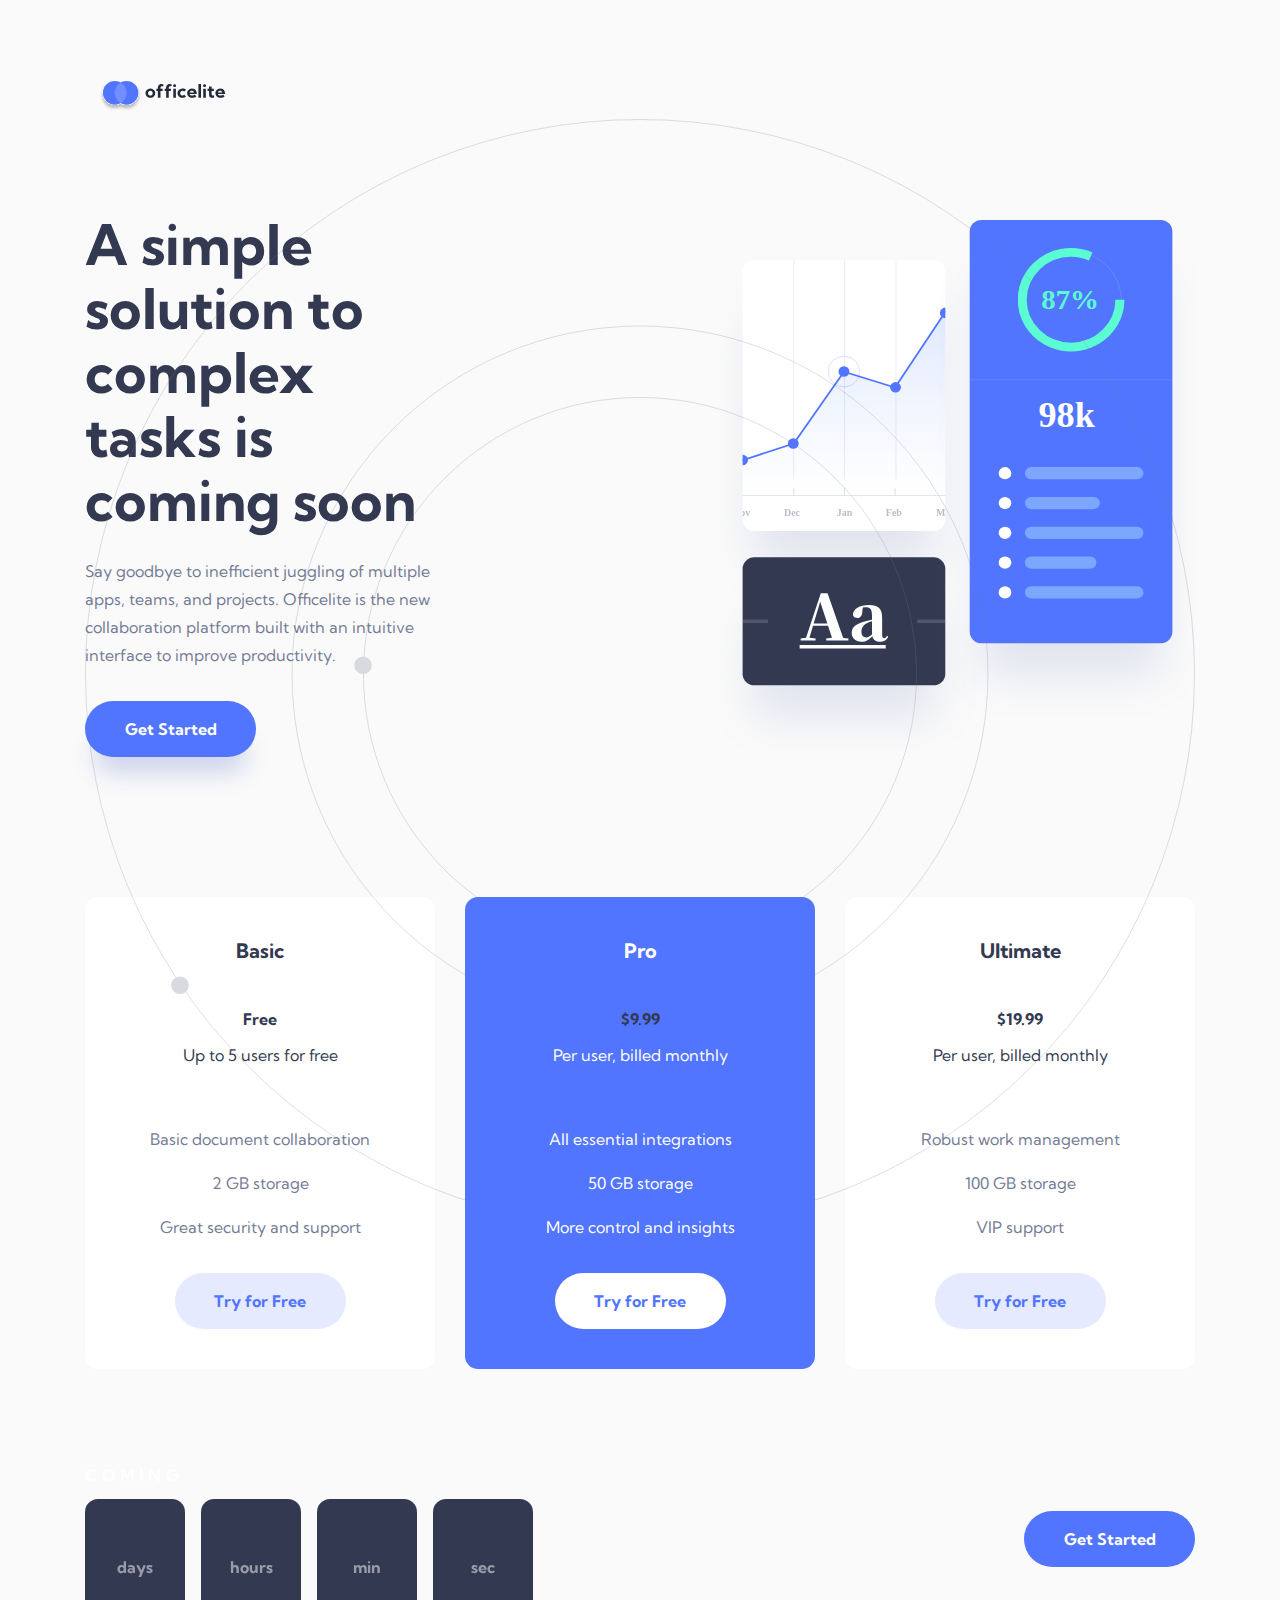
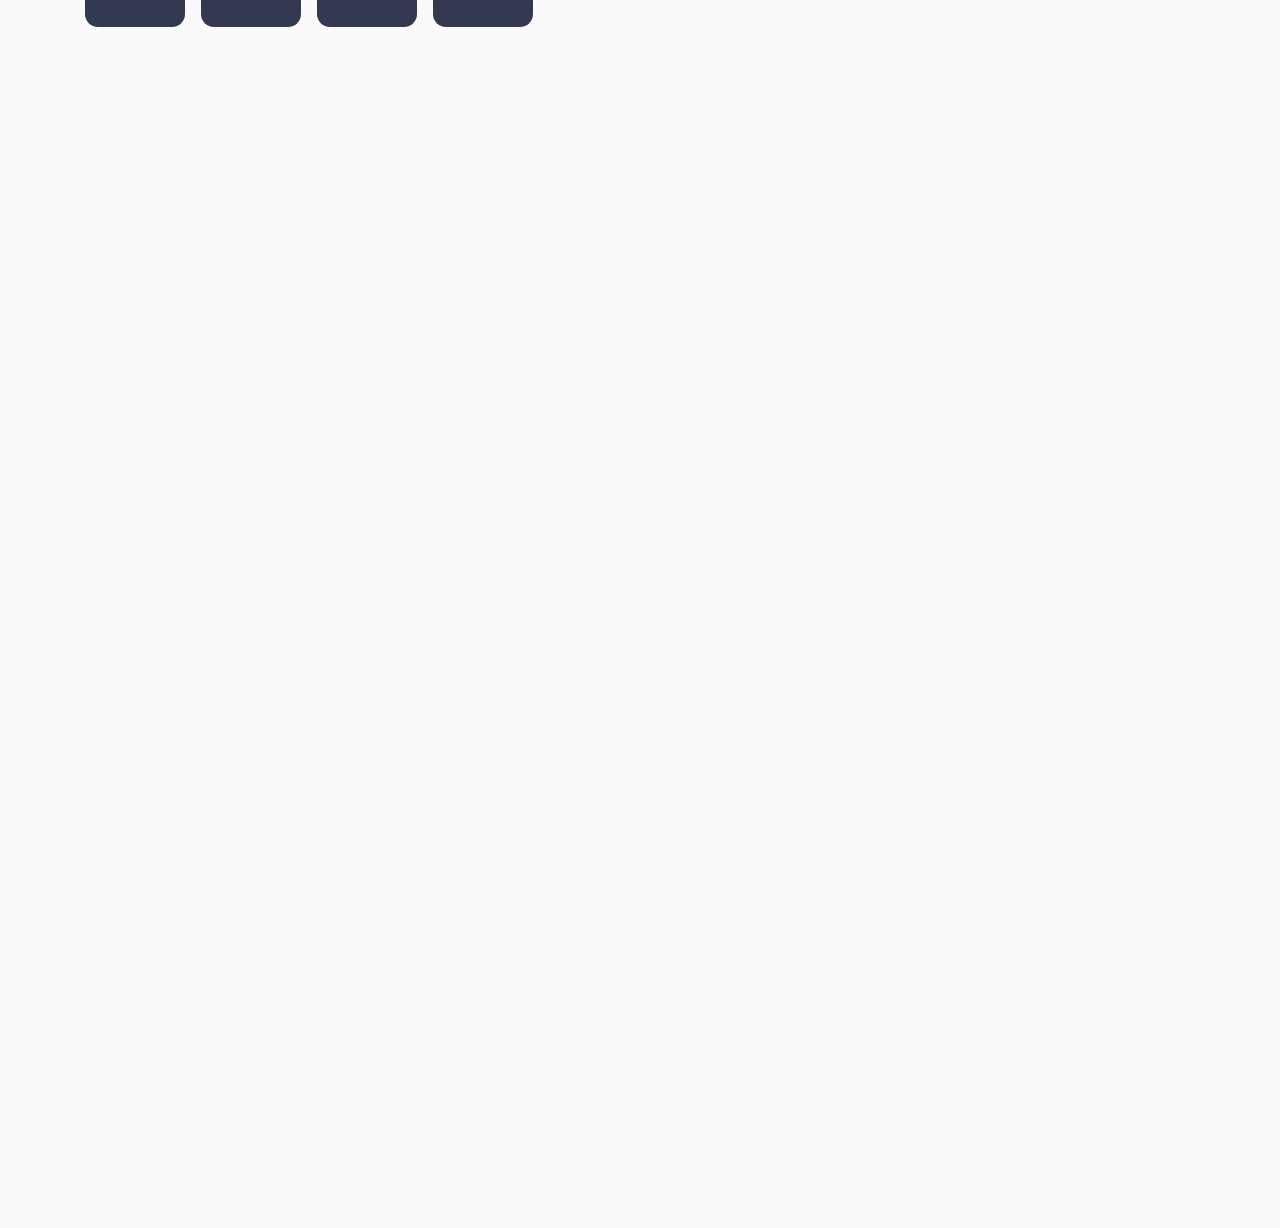
==== starter-code/index.html @ 237751a3 "inicio do projeto. HTML, CSS da home" ====
<!DOCTYPE html>
<html lang="en">

<head>
  <meta charset="UTF-8">
  <meta name="viewport" content="width=device-width, initial-scale=1.0">
  <meta property="og:url" content="https://miguelzaga.github.io/officelite-coming-soon-site/"    />

  <meta name="title" content="Frontend Mentor | Officelite coming soon site" />

  <meta name="description"
    content="This is a solution to the Maker pre-launch landing page challenge on Frontend Mentor." />


  <!--Font Google-->
  <link rel="preconnect" href="https://fonts.googleapis.com">
  <link rel="preconnect" href="https://fonts.gstatic.com" crossorigin>
  <link
    href="https://fonts.googleapis.com/css2?family=Kumbh+Sans:wght@100;300;400;600&family=Lato:wght@300;400;700&family=Montserrat:wght@200;300;400;700&family=Roboto:wght@300;400;500;700;900&display=swap"
    rel="stylesheet">

  <link rel="icon" type="image/png" sizes="32x32" href="./assets/favicon-32x32.png">
  <link rel="stylesheet" href="./assets/css/styles.css">

  <title>Frontend Mentor | Officelite coming soon site</title>
</head>

<body>
  <div class="container">
    <header class="header">
      <svg class="header_logo" width="155px" height="30px"  flex-shrink="0"

        xmlns="http://www.w3.org/2000/svg" width="159" height="38" viewBox="0 0 159 38" fill="none">
        <g filter="url(#filter0_d_0_1047)">
          <circle cx="34" cy="15" r="15" fill="#5175FF"/>
          <circle cx="19" cy="15" r="15" fill="#5175FF"/>
          <mask id="mask0_0_1047" style="mask-type:luminance" maskUnits="userSpaceOnUse" x="4" y="0" width="30" height="30">
            <circle cx="19" cy="15" r="15" fill="white"/>
          </mask>
          <g mask="url(#mask0_0_1047)">
            <circle opacity="0.323544" cx="34" cy="15" r="15" fill="#B4C4FF"/>
          </g>
        </g>
        <path fill-rule="evenodd" clip-rule="evenodd" d="M128.312 3.64844H125.004V21.0651H128.312V3.64844ZM76.9502 12.583V21.0651H73.6417V12.583H71.7463V9.75558H73.6417V8.22879C73.6417 7.30895 73.8447 6.52483 74.2506 5.87641C74.6565 5.228 75.1926 4.73227 75.8589 4.38921C76.5252 4.04616 77.2451 3.87463 78.0186 3.87463C78.5241 3.87463 79.0353 3.95002 79.5522 4.10082C80.0692 4.25161 80.5727 4.48534 81.0629 4.80201L79.7877 7.09784C79.5963 6.93951 79.3933 6.83395 79.1789 6.78118C78.9644 6.7284 78.7691 6.70201 78.593 6.70201C78.1028 6.70201 77.7065 6.86223 77.404 7.18266C77.1015 7.5031 76.9502 7.99883 76.9502 8.66987V9.75558H79.7418V12.583H76.9502ZM64.1298 21.2913C65.3093 21.2913 66.3585 21.0368 67.2775 20.5279C68.1965 20.019 68.9222 19.3216 69.4544 18.4356C69.9867 17.5497 70.2528 16.5413 70.2528 15.4103C70.2528 14.2794 69.9867 13.271 69.4544 12.385C68.9222 11.4991 68.1965 10.8017 67.2775 10.2928C66.3585 9.78385 65.3093 9.52939 64.1298 9.52939C62.9504 9.52939 61.8993 9.78385 60.9764 10.2928C60.0536 10.8017 59.326 11.4991 58.7938 12.385C58.2615 13.271 57.9954 14.2794 57.9954 15.4103C57.9954 16.5413 58.2615 17.5497 58.7938 18.4356C59.326 19.3216 60.0536 20.019 60.9764 20.5279C61.8993 21.0368 62.9504 21.2913 64.1298 21.2913ZM64.1298 18.4639C63.2874 18.4639 62.5905 18.1736 62.0391 17.5931C61.4877 17.0125 61.2119 16.2849 61.2119 15.4103C61.2119 14.5357 61.4877 13.8082 62.0391 13.2276C62.5905 12.647 63.2874 12.3568 64.1298 12.3568C64.9723 12.3568 65.6692 12.647 66.2206 13.2276C66.772 13.8082 67.0477 14.5357 67.0477 15.4103C67.0477 16.2849 66.772 17.0125 66.2206 17.5931C65.6692 18.1736 64.9723 18.4639 64.1298 18.4639ZM87.4156 21.0651V12.583H90.2071V9.75558H87.4156V8.66987C87.4156 7.99883 87.5669 7.5031 87.8694 7.18266C88.1719 6.86223 88.5682 6.70201 89.0584 6.70201C89.2345 6.70201 89.4298 6.7284 89.6442 6.78118C89.8587 6.83395 90.0616 6.93951 90.2531 7.09784L91.5282 4.80201C91.0381 4.48534 90.5345 4.25161 90.0176 4.10082C89.5006 3.95002 88.9894 3.87463 88.484 3.87463C87.7105 3.87463 86.9906 4.04616 86.3243 4.38921C85.658 4.73227 85.1219 5.228 84.716 5.87641C84.3101 6.52483 84.1071 7.30895 84.1071 8.22879V9.75558H82.2116V12.583H84.1071V21.0651H87.4156ZM96.1693 7.22225C95.8323 7.55399 95.3881 7.71987 94.8367 7.71987C94.2853 7.71987 93.8411 7.55399 93.5041 7.22225C93.1672 6.8905 92.9987 6.4532 92.9987 5.91034C92.9987 5.36749 93.1672 4.93018 93.5041 4.59844C93.8411 4.26669 94.2853 4.10082 94.8367 4.10082C95.3881 4.10082 95.8323 4.26669 96.1693 4.59844C96.5063 4.93018 96.6748 5.36749 96.6748 5.91034C96.6748 6.4532 96.5063 6.8905 96.1693 7.22225ZM96.491 9.75558H93.1825V21.0651H96.491V9.75558ZM107.364 20.8502C106.587 21.1443 105.742 21.2913 104.831 21.2913C103.613 21.2913 102.528 21.0368 101.574 20.5279C100.621 20.019 99.8684 19.3216 99.317 18.4356C98.7656 17.5497 98.4898 16.5413 98.4898 15.4103C98.4898 14.2794 98.7656 13.271 99.317 12.385C99.8684 11.4991 100.621 10.8017 101.574 10.2928C102.528 9.78385 103.613 9.52939 104.831 9.52939C105.742 9.52939 106.587 9.67641 107.364 9.97046C108.142 10.2645 108.81 10.6754 109.369 11.2032L107.037 13.3633C106.485 12.6923 105.75 12.3568 104.831 12.3568C103.989 12.3568 103.292 12.647 102.74 13.2276C102.189 13.8082 101.913 14.5357 101.913 15.4103C101.913 16.2849 102.189 17.0125 102.74 17.5931C103.292 18.1736 103.989 18.4639 104.831 18.4639C105.75 18.4639 106.485 18.1284 107.037 17.4574L109.369 19.6175C108.81 20.1453 108.142 20.5562 107.364 20.8502ZM117.226 21.2913C118.023 21.2913 118.856 21.1631 119.725 20.9068C120.594 20.6504 121.473 20.1792 122.361 19.4931L120.363 17.1407C119.934 17.5403 119.457 17.8664 118.932 18.119C118.408 18.3716 117.747 18.4978 116.951 18.4978C116.208 18.4978 115.559 18.3018 115.004 17.9097C114.448 17.5177 114.067 17.0088 113.861 16.383H122.821V15.399C122.821 14.2605 122.561 13.2502 122.04 12.3681C121.519 11.4859 120.809 10.7923 119.909 10.2871C119.009 9.78197 117.981 9.52939 116.824 9.52939C115.66 9.52939 114.621 9.78385 113.705 10.2928C112.79 10.8017 112.068 11.4954 111.54 12.3737C111.012 13.2521 110.747 14.253 110.747 15.3764C110.747 16.5149 111.023 17.5309 111.574 18.4243C112.126 19.3178 112.888 20.019 113.861 20.5279C114.833 21.0368 115.955 21.2913 117.226 21.2913ZM113.792 14.5734H119.421C119.26 13.9099 118.93 13.3746 118.433 12.9675C117.935 12.5603 117.337 12.3568 116.641 12.3568C115.936 12.3568 115.325 12.5641 114.808 12.9788C114.291 13.3935 113.952 13.925 113.792 14.5734ZM134.102 7.22225C133.765 7.55399 133.321 7.71987 132.769 7.71987C132.218 7.71987 131.774 7.55399 131.437 7.22225C131.1 6.8905 130.931 6.4532 130.931 5.91034C130.931 5.36749 131.1 4.93018 131.437 4.59844C131.774 4.26669 132.218 4.10082 132.769 4.10082C133.321 4.10082 133.765 4.26669 134.102 4.59844C134.439 4.93018 134.607 5.36749 134.607 5.91034C134.607 6.4532 134.439 6.8905 134.102 7.22225ZM144.82 20.8728C144.093 21.1518 143.377 21.2913 142.672 21.2913C141.309 21.2913 140.261 20.9313 139.53 20.2112C138.799 19.4912 138.433 18.4601 138.433 17.1181V12.583H136.537V9.75558H138.433V6.9282H141.741V9.75558H144.533V12.583H141.741V16.7449C141.741 17.2802 141.916 17.7005 142.264 18.0059C142.613 18.3112 143.055 18.4639 143.591 18.4639C143.989 18.4639 144.399 18.3772 144.82 18.2038V20.8728ZM153.022 21.2913C153.819 21.2913 154.652 21.1631 155.521 20.9068C156.39 20.6504 157.269 20.1792 158.157 19.4931L156.159 17.1407C155.73 17.5403 155.253 17.8664 154.728 18.119C154.204 18.3716 153.543 18.4978 152.747 18.4978C152.004 18.4978 151.355 18.3018 150.8 17.9097C150.244 17.5177 149.863 17.0088 149.656 16.383H158.617V15.399C158.617 14.2605 158.357 13.2502 157.836 12.3681C157.315 11.4859 156.605 10.7923 155.705 10.2871C154.805 9.78197 153.777 9.52939 152.62 9.52939C151.456 9.52939 150.417 9.78385 149.501 10.2928C148.586 10.8017 147.864 11.4954 147.336 12.3737C146.808 13.2521 146.543 14.253 146.543 15.3764C146.543 16.5149 146.819 17.5309 147.37 18.4243C147.922 19.3178 148.684 20.019 149.656 20.5279C150.629 21.0368 151.751 21.2913 153.022 21.2913ZM149.588 14.5734H155.217C155.056 13.9099 154.726 13.3746 154.229 12.9675C153.731 12.5603 153.133 12.3568 152.437 12.3568C151.732 12.3568 151.121 12.5641 150.604 12.9788C150.087 13.3935 149.748 13.925 149.588 14.5734ZM131.115 21.0651H134.424V9.75558H131.115V21.0651Z" fill="#25293A"/>
        <defs>
          <filter id="filter0_d_0_1047" x="0" y="0" width="53" height="38" filterUnits="userSpaceOnUse" color-interpolation-filters="sRGB">
            <feFlood flood-opacity="0" result="BackgroundImageFix"/>
            <feColorMatrix in="SourceAlpha" type="matrix" values="0 0 0 0 0 0 0 0 0 0 0 0 0 0 0 0 0 0 127 0" result="hardAlpha"/>
            <feOffset dy="4"/>
            <feGaussianBlur stdDeviation="2"/>
            <feComposite in2="hardAlpha" operator="out"/>
            <feColorMatrix type="matrix" values="0 0 0 0 0 0 0 0 0 0 0 0 0 0 0 0 0 0 0.25 0"/>
            <feBlend mode="normal" in2="BackgroundImageFix" result="effect1_dropShadow_0_1047"/>
            <feBlend mode="normal" in="SourceGraphic" in2="effect1_dropShadow_0_1047" result="shape"/>
          </filter>
        </defs>
      </svg>

      <img clas="header_bg" src="./assets/home/bg-pattern-header.svg" alt="">
    </header>

    <main>
      <section class="main_home_content_sec">
        <div class="main_home_content_div">
          <h1 class="main_home_content_title h1">
            A simple solution to complex tasks is coming soon
          </h1>
          <p class="main_home_content_description p-description">
            Say goodbye to inefficient juggling of multiple apps, teams, and
            projects. Officelite is the new collaboration platform built with
            an intuitive interface to improve productivity.
          </p>
          <a href="./sign-up.html" class="main_home_content_btn button-1"
            >Get Started</a
          >
        </div>
        <img
          src="./assets/home/illustration-charts.svg"
          alt=""
          class="main_home_content_charts"
        />
      </section>
      <div class="plans">
        <article class="plans_card card">
          <div class="plans_content">
            <h2 class="plans_title h2">Basic</h2>
            <p class="plans_price"><b class="cost">Free</b></p>
            <p class="plans_description">Up to 5 users for free</p>
          </div>
          <ul class="plans_list">
            <li class="plans_list-li">Basic document collaboration</li>
            <li class="plans_list-li">2 GB storage</li>
            <li class="plans_list-li">Great security and support</li>
          </ul>

          <a href="./sign-up.html" class="plans_btn button-2"
            >Try for Free</a
          >
        </article>
        <article class="plans_card plans_card--alt card">
          <div class="plans_content">
            <h2 class="plans_title h2">Pro</h2>
            <p class="plans_price"><b class="cost">$9.99 </b></p>
            <p class="plans_description">Per user, billed monthly</p>
          </div>
          <ul class="plans_list">
            <li class="plans_list-li">All essential integrations</li>
            <li class="plans_list-li">50 GB storage</li>
            <li class="plans_list-li">More control and insights</li>
          </ul>
          <a href="./sign-up.html" class="plans_btn button-3"
            >Try for Free</a
          >
          <img
            src="./assets/home/bg-pattern-plans.svg"
            alt=""
            class="plans_bg"
          />
        </article>
        <article class="plans_card card">
          <div class="plans_content">
            <h2 class="plans_title h2">Ultimate</h2>
            <p class="plans_price"><b class="cost">$19.99</b></p>
            <p class="plans_description">Per user, billed monthly</p>
          </div>
          <ul class="plans_list">
            <li class="plans_list-li">Robust work management</li>
            <li class="plans_list-li">100 GB storage</li>
            <li class="plans_list-li">VIP support</li>
          </ul>
          <a href="./sign-up.html" class="plans_btn button-2"
            >Try for Free</a
          >
        </article>
      </div>
      <div id="countdown" class="countdown countdown_home">
        <div class="countdown_time">
          <h2 class="countdown_title h3">Coming <span id="release-date" class="highlight"></span></h2>
          <div class="countdown_container">
            <div class="countdown_card">
              <div class="countdown_number"></div>
              <span class="countdown_date">Days</span>
            </div>
            <div class="countdown_card">
              <div class="countdown_number"></div>
              <span class="countdown_date">Hours</span>
            </div>
            <div class="countdown_card">
              <div class="countdown_number"></div>
              <span class="countdown_date">Min</span>
            </div>
            <div class="countdown_card">
              <div class="countdown_number"></div>
              <span class="countdown_date">Sec</span>
            </div>
          </div>
        </div>
        <a href="./sign-up.html" class="countdown_btn button-1">Get Started</a>
      </div>
      <footer class="footer">
        <img
          src="./assets/home/bg-pattern-footer.svg"
          alt=""
          class="footer_bg"
        />
      </footer>
    </main>
  </div>


</body>

</html>
---- starter-code/assets/css/styles.css ----
/* http://meyerweb.com/eric/tools/css/reset/ 
   v2.0 | 20110126
   License: none (public domain)
*/
html,
body,
div,
span,
h1,
h2,
h3,
h4,
h5,
h6,
p,
a,
em,
img,
strong,
var,
b,
u,
i,
center,
ol,
ul,
li,
fieldset,
form,
label,
legend,
table,
caption,
article,
aside,
footer,
header,
menu,
nav,
section,
time,
mark,
video {
  margin: 0;
  padding: 0;
  border: 0;
  font-size: 100%;
  font: inherit;
  vertical-align: baseline;
}

/* HTML5 display-role reset for older browsers */
article,
footer,
header,
menu,
nav,
section {
  display: block;
}

body {
  line-height: 1;
}

ol,
ul {
  list-style: none;
}
p,
h1,
h2,
h3 {
  overflow-wrap: break-word;
}

:root {
    --bg-main-prim: #fafafa;
    --bg-main-sec: #25293a;
    --bg-card-1: #ffffff;
    --bg-card-2: #5175ff;
    --bg-btn-1: #5175ff;
    --bg-btn-1--hover: #829cff;
    --bg-btn-2: #5175ff26;
    --bg-btn-2--hover: #829cff40;
    --bg-btn-3: #ffffff;
    --bg-countdown: #333950;
    --bg-countdown--alt: #5175ff1a;
    --font-main-1: #333950;
    --font-main-2: #747b95;
    --font-light: #ffffff;
    --font-highlight: #5175ff;
    --font-highlight--hover: #829cff;
    --font-error: #f05b5b;
    --border: #747b9580;
}

html,
body {
  background-color: var(--bg-main-prim);
  overflow-x: hidden;
}

html {
  box-sizing: border-box;
}

*,
*::after,
*::before {
  box-sizing: inherit;
}

svg {
  fill: currentColor;
}

img {
  max-width: 100%;
  display: block;
  width: 100%;
  height: auto;
}

body {
  font-family: "Kumbh Sans", sans-serif;
  font-size: 1rem;
  line-height: 28px;
  font-weight: 400;
  color: var(--font-main-2);
}
a {
  text-decoration: none;
}
.p-description {
  font-size: 1rem;
}
@media (min-width: 1024px) {
  .body-2 {
    font-size: 1.125rem;
  }
}
h1, h2, h3, .cost{
  color: var(--font-main-1);
  font-weight: 700;
}

.h1 {
  font-size: 2.5rem;
  line-height: 48px;
}
@media (min-width: 1024px) {
  .h1 {
    font-size: 3.5rem;
    line-height: 64px;
  }
}

.h2 {
  font-size: 1.25rem;
  line-height: 28px;
}

.h3 {
  font-size: 1rem;
  line-height: 48px;
  letter-spacing: 5px;
  text-transform: uppercase;
}

.big {
  font-size: 3.5rem;
  line-height: 64px;
}

.color-main {
  color: var(--font-main-1);
}

.button-1,
.button-2,
.button-3 {
  display: block;
  color: var(--font-light);
  font-weight: 700;
  border-radius: 28px;
  text-align: center;
  width: 100%;
  max-width: 171px;
  margin-left: auto;
  margin-right: auto;
  padding: 14px 0;
  transition: 0.2s ease;
  border: none;
  cursor: pointer;
}

.button-1 {
  background-color: var(--bg-btn-1);
}
.button-1:hover {
  background-color: var(--bg-btn-1--hover);
}

.button-2 {
  background-color: var(--bg-btn-2);
  color: var(--font-highlight);
}
.button-2:hover {
  background-color: var(--bg-btn-2--hover);
}

.button-3 {
  background-color: var(--bg-btn-3);
  color: var(--font-highlight);
}
.button-3:hover {
  color: var(--font-highlight--hover);
}

.input,
.select {
  width: 100%;
  height: 45px;
  padding: 0 0 17px 16px;
  border: none;
  border-bottom: var(--border) 1px solid;
}
.input--error,
.select--error {
  color: var(--font-error);
  border-bottom-color: var(--font-error);
  background-image: url("./../../assets/sign-up/icon-cross.svg");
  background-repeat: no-repeat;
  background-position: right top;
  background-position: calc(100% - 21px) 3px;
}

.input::placeholder {
  color: var(--font-main-2);
}

.select {
  position: relative;
  font-weight: 700;
  appearance: none;
}
.select:hover {
  cursor: pointer;
}
.select::after {
  content: "";
  position: absolute;
  background-image: url("./../../assets/sign-up/icon-arrow-down.svg");
  background-repeat: no-repeat;
  display: block;
  width: 13px;
  height: 8px;
  right: 24px;
  bottom: 27.5px;
}
.select__active::after {
  transform: rotate(180deg);
}

.dropdown-placeholder {
  display: flex;
  flex-direction: row;
  align-items: center;
  font-weight: 700;
}
.dropdown-placeholder__name {
  color: var(--font-main-1);
  margin-right: 8px;
}

.dropdown-structure {
  position: relative;
  top: 8px;
  background-color: var(--bg-card-1);
  z-index: 2;
  border: 1px solid rgba(51, 57, 80, 0.153273);
  box-shadow: 0px 50px 50px -25px rgba(75, 92, 154, 0.747077);
  border-radius: 8px;
  padding: 8px 39px 8px 32px;
}
.dropdown-structure__input {
  display: flex;
  flex-direction: row;
  align-items: center;
  padding: 16px 0;
  font-weight: 700;
}
.dropdown-structure__input:not(:last-child) {
  border-bottom: var(--border) 1px solid;
}
.dropdown-structure__input:hover {
  cursor: pointer;
}
.dropdown-structure__input--selected {
  background-image: url("./../../assets/sign-up/icon-check.svg");
  background-repeat: no-repeat;
  background-position: center right;
}
.dropdown-structure__name {
  color: var(--font-main-1);
  margin-right: 8px;
}

.card {
  border-radius: 13px;
  padding: 24px;
  background-color: var(--bg-card-1);
}

.header {
  position: relative;
  text-align: center;
  margin-bottom: 80px;
  max-height: 30px;
}
.header_bg {
  max-width: unset;
  position: absolute;
  width: 458px;
  top: -216px;
  left: calc((458px - 100%) / -2);
  z-index: -1;
}
@media (min-width: 640px) {
  .header {
    margin-bottom: 104px;
    text-align: left;
  }
  .header_bg {
    width: 666px;
    top: -164px;
    left: unset;
    right: -333px;
  }
}
@media (min-width: 640px) and (min-width: 1024px) {
  .header {
    margin-bottom: 102px;
  }
  .header_bg {
    width: 1134px;
    top: -500px;
    right: -515px;
  }
}

@media (min-width: 640px) {
  .header--signup.header .header_bg {
    display: none;
  }
}
@media (min-width: 1440px) {
  .header--signup.header {
    margin-bottom: 154px;
  }
}

.container {
  margin-right: auto;
  margin-left: auto;
  padding: 46px 24px 100px;
  position: relative;
  z-index: 1;
}
@media (min-width: 640px) {
  .container {
    padding: 72px 40px 100px 39px;
  }
}
@media (min-width: 1024px) {
  .container {
    padding: 81px 40px 91px;
    max-width: 1190px;
  }
}

.container.container--signup {
  padding-bottom: 87px;
}
@media (min-width: 640px) {
  .container.container--signup {
    padding-bottom: 126px;
  }
}
@media (min-width: 1440px) {
  .container.container--signup {
    padding-bottom: 279px;
    height: 1024px;
  }
  .container.container--signup .signup-container {
    display: flex;
    justify-content: space-between;
  }
}

.main_home_content_sec {
  display: flex;
  flex-flow: column-reverse nowrap;
  justify-content: space-between;
  align-items: center;
  text-align: center;
  gap: 64px;
  margin-bottom: 100px;
}
.main_home_content_div {
  max-width: 345px;
}
.main_home_content_title {
  margin-bottom: 24px;
}
.main_home_content_description {
  margin-bottom: 24px;
}
.main_home_content_btn {
  box-shadow: 0px 25px 25px -10px rgba(63, 91, 194, 0.247159);
}
.main_home_content_charts {
  max-width: 172px;
  max-height: 192px;
}
@media (min-width: 640px) {
  .main_home_content_sec {
    flex-direction: row;
    text-align: left;
    gap: 63px;
    margin-bottom: 140px;
  }
  .main_home_content_btn {
    margin-left: 0;
  }
  .main_home_content_charts {
    max-width: 281px;
    max-height: 314px;
  }
}
@media (min-width: 1024px) {
  .main_home_content {
    margin-bottom: 184px;
  }
  .main_home_content_main {
    max-width: 540px;
  }
  .main_home_content_description {
    margin-bottom: 32px;
  }
  .main_home_content_charts {
    max-width: 475px;
    max-height: 531px;
  }
}

.plans {
  text-align: center;
  display: flex;
  flex-flow: column nowrap;
  gap: 32px;
  margin-bottom: 100px;
}
.plans_card {
  padding-top: 40px;
  padding-bottom: 40px;
  display: flex;
  flex-flow: column nowrap;
}
.plans_content {
  margin-bottom: 56px;
}
.plans_title {
  margin-bottom: 40px;
}
.plans_price {
  margin-bottom: 8px;
}
.plans_description {
  color: var(--font-main-1);
}
.plans_list {
  display: flex;
  flex-flow: column nowrap;
  gap: 16px;
  margin-bottom: 32px;
}
.plans_card--alt {
  position: relative;
  background-color: var(--bg-card-2);
  color: var(--font-light);
  overflow: hidden;
  z-index: 1;
}
.plans_card--alt .plans_title, .plans_card--alt .plans_price .big, .plans_card--alt .plans_description {
  color: var(--font-light);
}
.plans_card--alt .plans_bg {
  max-width: unset;
  position: absolute;
  width: 880px;
  top: -379px;
  left: calc((880px - 100%) / -2);
  z-index: -1;
}
@media (min-width: 768px) {
  .pricing {
    text-align: left;
    gap: 24px;
  }
  .plans_card {
    padding: 48px;
    flex-flow: row wrap;
  }
  .plans_content {
    width: 352px;
    margin-bottom: 24px;
    min-width: 50%;
  }
  .plans_title {
    margin-bottom: 16px;
  }
  .plans_price {
    margin-bottom: 4px;
  }
  .plans_list {
    margin-top: 44px;
    margin-bottom: 0;
    min-width: 40%;
  }
  .plans_btn {
    margin-left: 0;
  }
  .plans_card--alt .plans_bg {
    top: -282px;
    left: -319px;
  }
}
@media (min-width: 1024px) {
  .plans {
    text-align: center;
    gap: 30px;
    flex-direction: row;
    margin-bottom: 82px;
  }
  .plans_card {
    max-width: 350px;
    padding: 40px;
    flex-flow: column nowrap;
    flex-grow: 1;
  }
  .plans_content {
    width: unset;
    margin-bottom: 56px;
  }
  .plans_title {
    margin-bottom: 40px;
  }
  .plans_price {
    margin-bottom: 8px;
  }
  .plans_list {
    margin-top: 0;
    margin-bottom: 32px;
  }
  .plans_btn {
    margin-left: auto;
  }
  .plans_card--alt .plans_bg {
    top: -379px;
    left: calc((880px - 100%) / -2);
  }
}

.countdown {
  text-align: center;
  display: flex;
  flex-flow: column nowrap;
  align-items: center;
}
.countdown_title {
  margin-bottom: 18px;
  color: var(--font-light);
}
.countdown_container {
  display: flex;
  flex-flow: row nowrap;
  justify-content: center;
  gap: 13px;
  margin-bottom: 40px;
}
.countdown_card {
  background-color: var(--bg-countdown);
  color: var(--font-light);
  width: 72px;
  height: 92px;
  display: flex;
  flex-flow: column nowrap;
  justify-content: center;
  padding-top: 1px;
  border-radius: 4px;
}
.countdown_number {
  font-weight: 700;
  font-size: 2rem;
  line-height: 48px;
}
.countdown_date {
  font-size: 0.75rem;
  font-weight: 700;
  opacity: 0.5;
  text-transform: lowercase;
}
.countdown_btn {
  margin-left: 0;
  margin-right: 0;
}
@media (min-width: 640px) {
  .countdown_title {
    margin-bottom: 8px;
  }
  .countdown_container {
    gap: 16px;
    margin-bottom: 48px;
  }
  .countdown_card {
    width: 100px;
    height: 128px;
    padding-top: 2px;
    border-radius: 13px;
  }
  .countdown_number {
    font-size: 3.5rem;
    margin-bottom: 5px;
  }
  .countdown_date {
    font-size: 1rem;
  }
}
@media (min-width: 1024px) {
  .countdown {
    flex-direction: row;
    justify-content: space-between;
  }
  .countdown_container {
    margin-bottom: 0;
  }
  .countdown_title {
    text-align: left;
    margin-bottom: 0;
  }
}

.countdown--signup {
  margin-bottom: 64px;
}
.countdown--signup .countdown_title {
  color: var(--font-main-1);
}
.countdown--signup .countdown_container {
  margin-bottom: 0;
}
.countdown--signup .countdown_card {
  background-color: var(--bg-countdown--alt);
}
.countdown--signup .countdown_number {
  color: var(--font-highlight);
}
.countdown--signup .countdown_date {
  color: var(--font-main-1);
}
@media (min-width: 640px) {
  .countdown--signup {
    margin-bottom: 104px;
  }
}
@media (min-width: 1024px) {
  .countdown--signup {
    flex-direction: column;
  }
  .countdown--signup .countdown_title {
    text-align: center;
  }
}
@media (min-width: 1440px) {
  .countdown--signup {
    margin-bottom: 0;
    flex-direction: row;
  }
  .countdown--signup .countdown_title {
    text-align: left;
  }
}

.footer-home {
  background-color: var(--bg-main-2);
  height: 1248px;
  position: absolute;
  bottom: 0;
  right: 0;
  left: calc((100vw - 100%) / -2);
  z-index: -2;
  width: 100vw;
  overflow: hidden;
}
.footer-home__bg {
  position: absolute;
  z-index: -1;
  width: 1202px;
  max-width: unset;
  top: 156px;
  left: calc((1202px - 100%) / -2);
}
@media (min-width: 640px) {
  .footer-home {
    height: 986px;
  }
  .footer-home__bg {
    width: 1454px;
    top: 15px;
    left: calc((1454px - 100%) / -2);
  }
}
@media (min-width: 1024px) {
  .footer-home {
    height: 603px;
  }
  .footer-home__bg {
    width: 2036px;
    top: 0;
    left: 0;
    top: -614px;
    left: -702px;
  }
}

.sign-content {
  text-align: center;
}
.sign-content__title {
  margin-bottom: 16px;
}
.sign-content__description {
  max-width: 573px;
  margin: auto auto 64px;
}
@media (min-width: 640px) {
  .sign-content__description {
    margin-bottom: 40px;
  }
}
@media (min-width: 1440px) {
  .sign-content {
    max-width: 540px;
    text-align: left;
  }
}

.form {
  display: flex;
  flex-flow: column nowrap;
  gap: 24px;
  max-width: 445px;
  margin-left: auto;
  margin-right: auto;
}
.form__box {
  max-height: 45px;
}
.form__btn {
  margin-top: 16px;
  max-width: unset;
}
@media (min-width: 640px) {
  .form {
    padding: 40px 42px 51px 43px;
  }
}
@media (min-width: 1440px) {
  .form {
    width: 100%;
    margin: 0;
  }
}

.pattern-side {
  background-color: var(--bg-main-2);
  width: 100vw;
  height: 320px;
  position: absolute;
  bottom: 0;
  left: calc((100% - 100vw) / 2);
  z-index: -1;
  overflow: hidden;
}
.pattern-side__img {
  position: absolute;
  max-width: unset;
  width: 1202px;
  height: 1202px;
  top: -408px;
  left: calc((1202px - 100vw) / -2);
}
@media (min-width: 640px) {
  .pattern-side {
    height: 380px;
  }
  .pattern-side__img {
    width: 1454px;
    height: 1454px;
    top: -537px;
    left: calc((1454px - 100vw) / -2);
  }
}
@media (min-width: 1440px) {
  .pattern-side {
    height: 100%;
    width: 50vw;
    top: 0;
    left: calc(100% - 295px);
  }
  .pattern-side__img {
    width: 2036px;
    height: 2036px;
    top: -781px;
    left: -763px;
  }
}

.br::after {
  content: "\a";
  white-space: pre;
}

.hidden {
  display: none;
}

.highlight {
  color: var(--font-highlight);
}

.b {
  font-weight: 700;
}
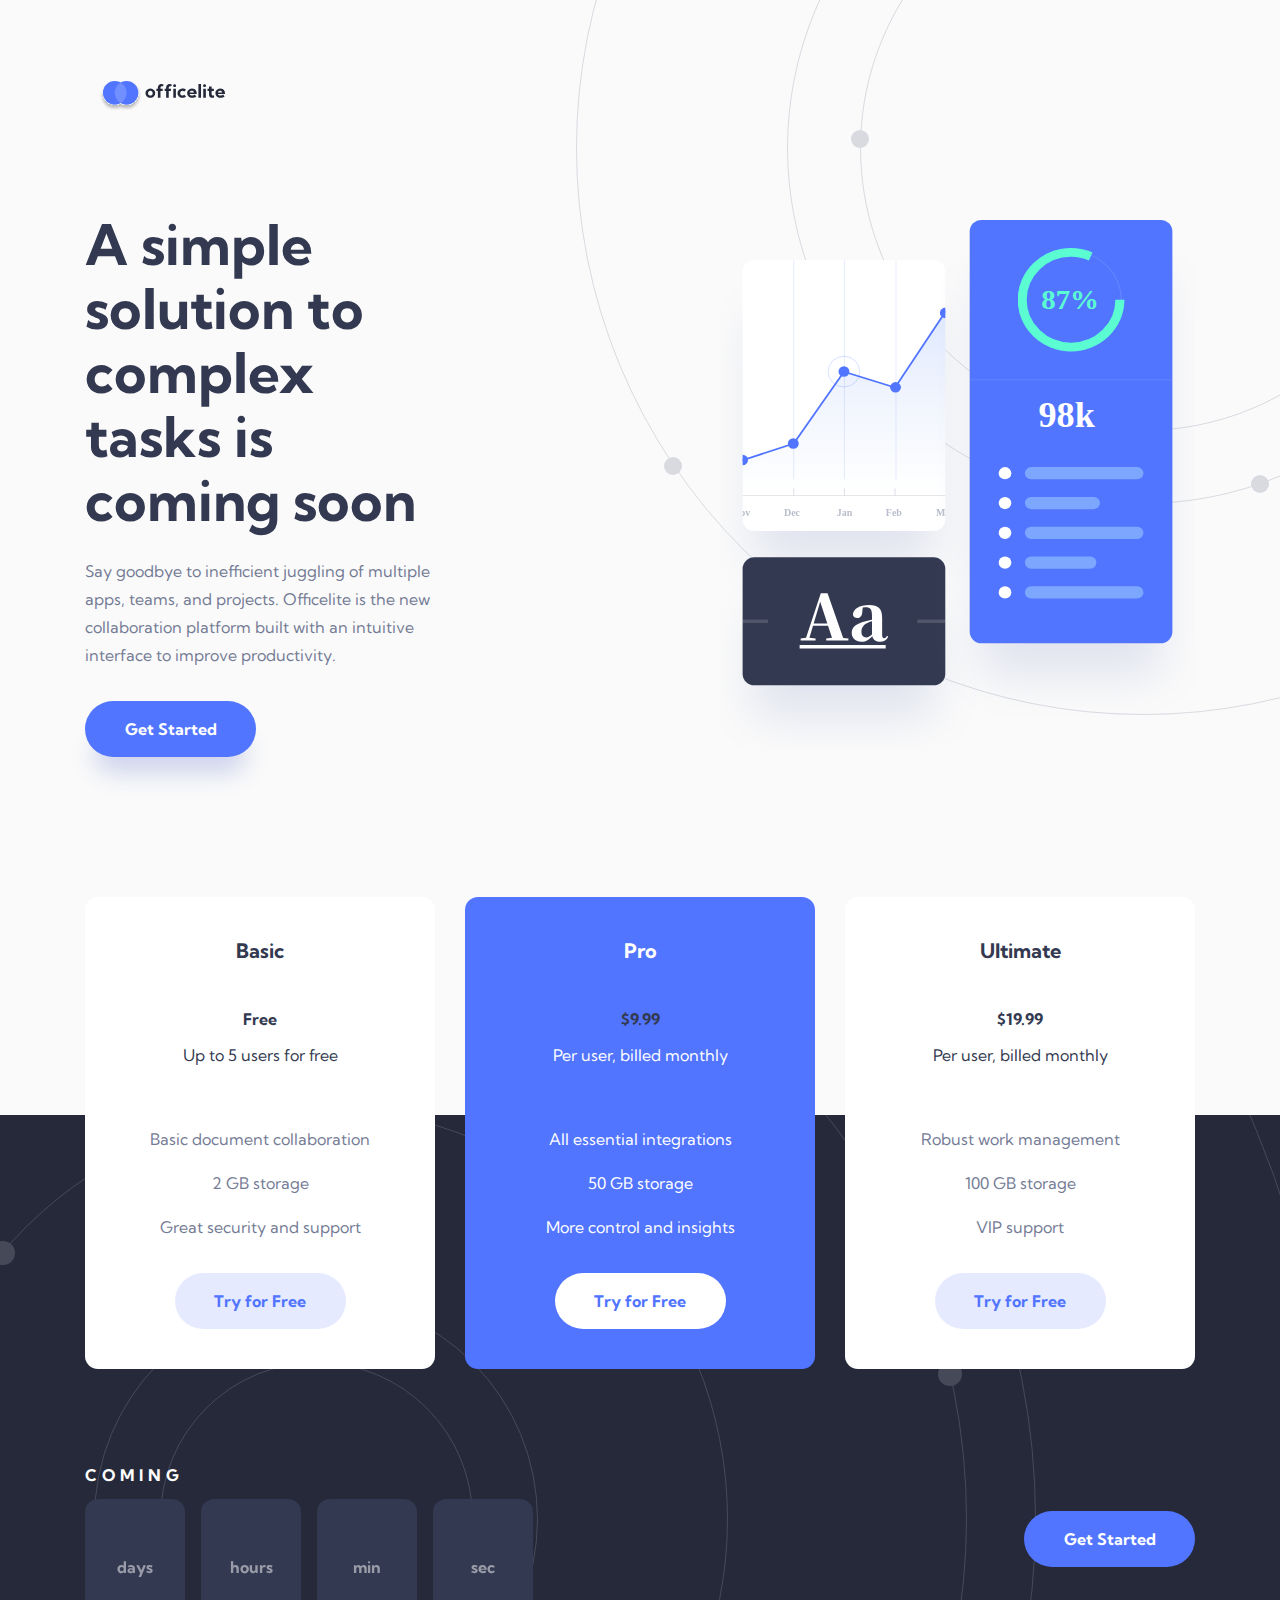
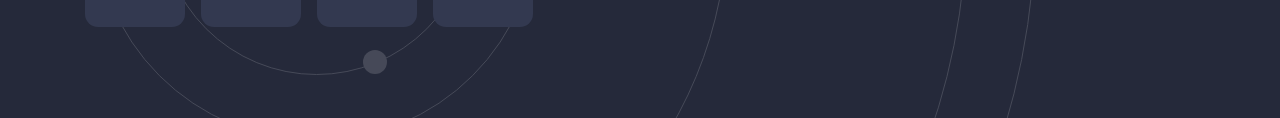
==== commit f4cb1a5f: "part 1 do sing-up, html e css" ====
--- a/starter-code/index.html
+++ b/starter-code/index.html
@@ -56,7 +56,7 @@
         </defs>
       </svg>
 
-      <img clas="header_bg" src="./assets/home/bg-pattern-header.svg" alt="">
+      <img class="header_bg" src="./assets/home/bg-pattern-header.svg" alt="">
     </header>
 
     <main>
@@ -135,7 +135,7 @@
       </div>
       <div id="countdown" class="countdown countdown_home">
         <div class="countdown_time">
-          <h2 class="countdown_title h3">Coming <span id="release-date" class="highlight"></span></h2>
+          <h2 class="countdown_title h3">Coming <span id="release_date" class="highlight"></span></h2>
           <div class="countdown_container">
             <div class="countdown_card">
               <div class="countdown_number"></div>
--- a/starter-code/assets/css/styles.css
+++ b/starter-code/assets/css/styles.css
@@ -80,17 +80,17 @@
     --bg-card-1: #ffffff;
     --bg-card-2: #5175ff;
     --bg-btn-1: #5175ff;
-    --bg-btn-1--hover: #829cff;
+    --bg-btn-1-hover: #829cff;
     --bg-btn-2: #5175ff26;
-    --bg-btn-2--hover: #829cff40;
+    --bg-btn-2-hover: #829cff40;
     --bg-btn-3: #ffffff;
     --bg-countdown: #333950;
     --bg-countdown--alt: #5175ff1a;
-    --font-main-1: #333950;
-    --font-main-2: #747b95;
+    --font-prima-1: #333950;
+    --font-prima-2: #747b95;
     --font-light: #ffffff;
     --font-highlight: #5175ff;
-    --font-highlight--hover: #829cff;
+    --font-highlight-hover: #829cff;
     --font-error: #f05b5b;
     --border: #747b9580;
 }
@@ -127,7 +127,7 @@
   font-size: 1rem;
   line-height: 28px;
   font-weight: 400;
-  color: var(--font-main-2);
+  color: var(--font-prima-2);
 }
 a {
   text-decoration: none;
@@ -141,7 +141,7 @@
   }
 }
 h1, h2, h3, .cost{
-  color: var(--font-main-1);
+  color: var(--font-prima-1);
   font-weight: 700;
 }
 
@@ -174,7 +174,7 @@
 }
 
 .color-main {
-  color: var(--font-main-1);
+  color: var(--font-prima-1);
 }
 
 .button-1,
@@ -199,7 +199,7 @@
   background-color: var(--bg-btn-1);
 }
 .button-1:hover {
-  background-color: var(--bg-btn-1--hover);
+  background-color: var(--bg-btn-1-hover);
 }
 
 .button-2 {
@@ -207,7 +207,7 @@
   color: var(--font-highlight);
 }
 .button-2:hover {
-  background-color: var(--bg-btn-2--hover);
+  background-color: var(--bg-btn-2-hover);
 }
 
 .button-3 {
@@ -215,7 +215,7 @@
   color: var(--font-highlight);
 }
 .button-3:hover {
-  color: var(--font-highlight--hover);
+  color: var(--font-highlight-hover);
 }
 
 .input,
@@ -237,7 +237,7 @@
 }
 
 .input::placeholder {
-  color: var(--font-main-2);
+  color: var(--font-prima-2);
 }
 
 .select {
@@ -270,7 +270,7 @@
   font-weight: 700;
 }
 .dropdown-placeholder__name {
-  color: var(--font-main-1);
+  color: var(--font-prima-1);
   margin-right: 8px;
 }
 
@@ -303,7 +303,7 @@
   background-position: center right;
 }
 .dropdown-structure__name {
-  color: var(--font-main-1);
+  color: var(--font-prima-1);
   margin-right: 8px;
 }
 
@@ -478,7 +478,7 @@
   margin-bottom: 8px;
 }
 .plans_description {
-  color: var(--font-main-1);
+  color: var(--font-prima-1);
 }
 .plans_list {
   display: flex;
@@ -656,7 +656,7 @@
   margin-bottom: 64px;
 }
 .countdown--signup .countdown_title {
-  color: var(--font-main-1);
+  color: var(--font-prima-1);
 }
 .countdown--signup .countdown_container {
   margin-bottom: 0;
@@ -668,7 +668,7 @@
   color: var(--font-highlight);
 }
 .countdown--signup .countdown_date {
-  color: var(--font-main-1);
+  color: var(--font-prima-1);
 }
 @media (min-width: 640px) {
   .countdown--signup {
@@ -693,8 +693,8 @@
   }
 }
 
-.footer-home {
-  background-color: var(--bg-main-2);
+.footer {
+  background-color: var(--bg-main-sec);
   height: 1248px;
   position: absolute;
   bottom: 0;
@@ -704,7 +704,7 @@
   width: 100vw;
   overflow: hidden;
 }
-.footer-home__bg {
+.footer_bg {
   position: absolute;
   z-index: -1;
   width: 1202px;
@@ -713,20 +713,20 @@
   left: calc((1202px - 100%) / -2);
 }
 @media (min-width: 640px) {
-  .footer-home {
+  .footer {
     height: 986px;
   }
-  .footer-home__bg {
+  .footer_bg {
     width: 1454px;
     top: 15px;
     left: calc((1454px - 100%) / -2);
   }
 }
 @media (min-width: 1024px) {
-  .footer-home {
+  .footer {
     height: 603px;
   }
-  .footer-home__bg {
+  .footer_bg {
     width: 2036px;
     top: 0;
     left: 0;
@@ -735,18 +735,18 @@
   }
 }
 
-.sign-content {
+.sign_content {
   text-align: center;
 }
-.sign-content__title {
+.sign-content_title {
   margin-bottom: 16px;
 }
-.sign-content__description {
+.sign-content_description {
   max-width: 573px;
   margin: auto auto 64px;
 }
 @media (min-width: 640px) {
-  .sign-content__description {
+  .sign-content_description {
     margin-bottom: 40px;
   }
 }
@@ -757,7 +757,7 @@
   }
 }
 
-.form {
+/* .form {
   display: flex;
   flex-flow: column nowrap;
   gap: 24px;
@@ -765,10 +765,10 @@
   margin-left: auto;
   margin-right: auto;
 }
-.form__box {
+.form_box {
   max-height: 45px;
 }
-.form__btn {
+.form_btn {
   margin-top: 16px;
   max-width: unset;
 }
@@ -785,7 +785,7 @@
 }
 
 .pattern-side {
-  background-color: var(--bg-main-2);
+  background-color: var(--bg-main-sec);
   width: 100vw;
   height: 320px;
   position: absolute;
@@ -794,7 +794,7 @@
   z-index: -1;
   overflow: hidden;
 }
-.pattern-side__img {
+.pattern-side_img {
   position: absolute;
   max-width: unset;
   width: 1202px;
@@ -806,7 +806,7 @@
   .pattern-side {
     height: 380px;
   }
-  .pattern-side__img {
+  .pattern-side_img {
     width: 1454px;
     height: 1454px;
     top: -537px;
@@ -820,7 +820,7 @@
     top: 0;
     left: calc(100% - 295px);
   }
-  .pattern-side__img {
+  .pattern-side_img {
     width: 2036px;
     height: 2036px;
     top: -781px;
@@ -843,4 +843,4 @@
 
 .b {
   font-weight: 700;
-}+} */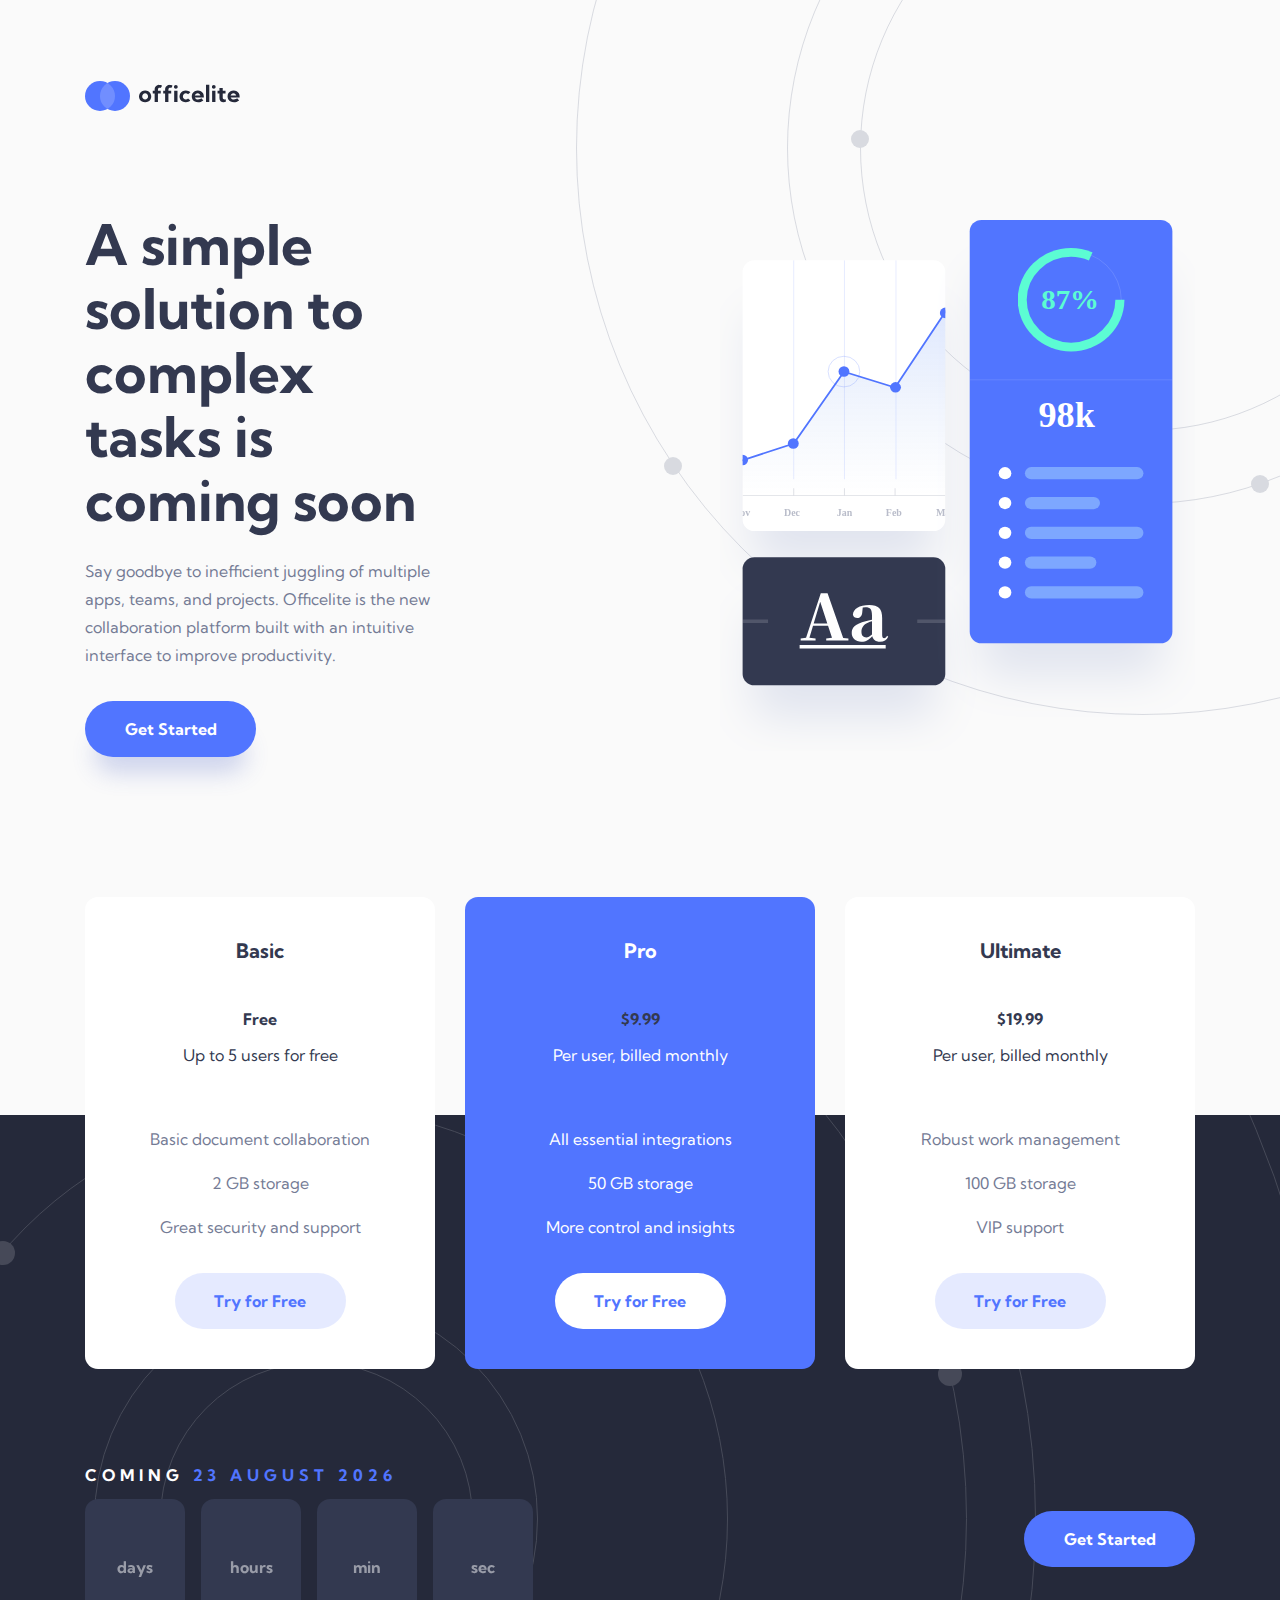
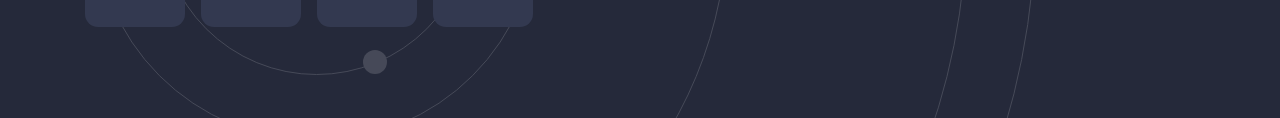
==== commit 8ae2ccf8: "<FEAT> <Add countdow.js, dropdowm.js. Melhorias no Html e css das pags e add do readme>" ====
--- a/starter-code/index.html
+++ b/starter-code/index.html
@@ -28,32 +28,24 @@
 <body>
   <div class="container">
     <header class="header">
-      <svg class="header_logo" width="155px" height="30px"  flex-shrink="0"
-
-        xmlns="http://www.w3.org/2000/svg" width="159" height="38" viewBox="0 0 159 38" fill="none">
-        <g filter="url(#filter0_d_0_1047)">
-          <circle cx="34" cy="15" r="15" fill="#5175FF"/>
-          <circle cx="19" cy="15" r="15" fill="#5175FF"/>
-          <mask id="mask0_0_1047" style="mask-type:luminance" maskUnits="userSpaceOnUse" x="4" y="0" width="30" height="30">
-            <circle cx="19" cy="15" r="15" fill="white"/>
-          </mask>
-          <g mask="url(#mask0_0_1047)">
-            <circle opacity="0.323544" cx="34" cy="15" r="15" fill="#B4C4FF"/>
+      <svg class="header_logo" width="155px" height="30px" flex-shrink="0" xmlns="http://www.w3.org/2000/svg"
+        xmlns:xlink="http://www.w3.org/1999/xlink">
+        <defs>
+          <circle id="a" cx="15" cy="15" r="15" />
+        </defs>
+        <g fill="none" fill-rule="evenodd">
+          <g>
+            <circle fill="#5175FF" cx="30" cy="15" r="15" />
+            <mask id="b" fill="#fff">
+              <use xlink:href="#a" />
+            </mask>
+            <use fill="#5175FF" xlink:href="#a" />
+            <circle fill="#B4C4FF" opacity=".324" mask="url(#b)" cx="30" cy="15" r="15" />
           </g>
+          <path
+            d="M60.13 21.291c1.18 0 2.228-.254 3.147-.763a5.73 5.73 0 002.177-2.092c.533-.886.799-1.895.799-3.026 0-1.13-.266-2.139-.799-3.025a5.73 5.73 0 00-2.177-2.092c-.919-.51-1.968-.764-3.147-.764-1.18 0-2.23.255-3.154.764a5.72 5.72 0 00-2.182 2.092c-.533.886-.799 1.894-.799 3.025s.266 2.14.799 3.026a5.72 5.72 0 002.182 2.092c.923.509 1.974.763 3.154.763zm0-2.827c-.843 0-1.54-.29-2.09-.87-.552-.581-.828-1.31-.828-2.184 0-.874.276-1.602.827-2.182.551-.581 1.248-.871 2.09-.871.843 0 1.54.29 2.092.87.551.581.827 1.309.827 2.183 0 .875-.276 1.603-.827 2.183-.552.58-1.249.87-2.091.87zm12.82 2.601v-8.482h2.792V9.756H72.95V8.67c0-.671.151-1.167.454-1.487.303-.32.699-.481 1.189-.481.176 0 .371.026.586.08.214.052.417.158.609.316l1.275-2.296a5.744 5.744 0 00-1.51-.701 5.457 5.457 0 00-1.534-.226 4.65 4.65 0 00-2.16.514 4.064 4.064 0 00-1.608 1.487c-.406.649-.61 1.433-.61 2.353v1.527h-1.895v2.827h1.896v8.482h3.308zm10.466 0v-8.482h2.791V9.756h-2.791V8.67c0-.671.15-1.167.453-1.487.303-.32.7-.481 1.19-.481.176 0 .37.026.585.08.215.052.418.158.61.316l1.274-2.296a5.744 5.744 0 00-1.51-.701 5.457 5.457 0 00-1.534-.226 4.65 4.65 0 00-2.16.514 4.064 4.064 0 00-1.608 1.487c-.406.649-.609 1.433-.609 2.353v1.527h-1.895v2.827h1.895v8.482h3.309zm7.42-13.345c.552 0 .996-.166 1.333-.498.337-.331.506-.769.506-1.312s-.169-.98-.506-1.312c-.337-.331-.78-.497-1.332-.497s-.996.166-1.333.497c-.337.332-.505.77-.505 1.312 0 .543.168.98.505 1.312.337.332.781.498 1.333.498zm1.655 13.345V9.755h-3.309v11.31h3.309zm8.34.226c.911 0 1.756-.147 2.533-.44a5.946 5.946 0 002.005-1.234l-2.332-2.16c-.552.671-1.287 1.007-2.206 1.007-.842 0-1.54-.29-2.09-.87-.552-.581-.828-1.31-.828-2.184 0-.874.276-1.602.827-2.182.552-.581 1.249-.871 2.091-.871.92 0 1.654.335 2.206 1.006l2.332-2.16a5.946 5.946 0 00-2.005-1.233 7.102 7.102 0 00-2.533-.44c-1.218 0-2.303.254-3.257.763a5.846 5.846 0 00-2.257 2.092c-.551.886-.827 1.894-.827 3.025s.276 2.14.827 3.026a5.846 5.846 0 002.257 2.092c.954.509 2.04.763 3.257.763zm12.395 0c.797 0 1.63-.128 2.499-.384.87-.257 1.748-.728 2.636-1.414l-1.998-2.352a5.74 5.74 0 01-1.43.978c-.525.253-1.186.379-1.982.379-.743 0-1.392-.196-1.947-.588a2.972 2.972 0 01-1.143-1.527h8.96v-.984c0-1.138-.26-2.149-.781-3.03a5.632 5.632 0 00-2.131-2.082c-.9-.505-1.928-.758-3.085-.758-1.164 0-2.203.255-3.119.764a5.726 5.726 0 00-2.165 2.08c-.528.88-.793 1.88-.793 3.003 0 1.139.276 2.155.827 3.048.552.894 1.314 1.595 2.287 2.104.972.509 2.094.763 3.365.763zm2.195-6.718h-5.63c.161-.648.5-1.18 1.017-1.594.517-.415 1.128-.622 1.833-.622.696 0 1.294.203 1.792.61.497.408.827.943.988 1.606zm8.891 6.492V3.648h-3.308v17.417h3.308zM128.77 7.72c.552 0 .996-.166 1.333-.498.337-.331.505-.769.505-1.312s-.168-.98-.505-1.312c-.337-.331-.781-.497-1.333-.497-.551 0-.995.166-1.332.497-.337.332-.506.77-.506 1.312 0 .543.169.98.506 1.312.337.332.781.498 1.332.498zm1.655 13.345V9.755h-3.309v11.31h3.309zm8.248.226c.704 0 1.42-.14 2.148-.418v-2.67c-.421.174-.83.26-1.23.26-.535 0-.977-.152-1.326-.457-.348-.305-.523-.726-.523-1.261v-4.162h2.792V9.756h-2.792V6.928h-3.308v2.828h-1.896v2.827h1.896v4.535c0 1.342.366 2.373 1.097 3.093.731.72 1.779 1.08 3.142 1.08zm10.35 0c.797 0 1.63-.128 2.499-.384.87-.257 1.748-.728 2.636-1.414l-1.998-2.352a5.74 5.74 0 01-1.43.978c-.525.253-1.186.379-1.982.379-.743 0-1.392-.196-1.947-.588a2.972 2.972 0 01-1.144-1.527h8.961v-.984c0-1.138-.26-2.149-.781-3.03a5.632 5.632 0 00-2.131-2.082c-.9-.505-1.928-.758-3.085-.758-1.164 0-2.203.255-3.119.764a5.726 5.726 0 00-2.165 2.08c-.528.88-.793 1.88-.793 3.003 0 1.139.276 2.155.827 3.048.552.894 1.314 1.595 2.286 2.104.973.509 2.095.763 3.366.763zm2.195-6.718h-5.63c.161-.648.5-1.18 1.017-1.594.517-.415 1.128-.622 1.833-.622.696 0 1.294.203 1.792.61.497.408.827.943.988 1.606z"
+            fill="#25293A" fill-rule="nonzero" />
         </g>
-        <path fill-rule="evenodd" clip-rule="evenodd" d="M128.312 3.64844H125.004V21.0651H128.312V3.64844ZM76.9502 12.583V21.0651H73.6417V12.583H71.7463V9.75558H73.6417V8.22879C73.6417 7.30895 73.8447 6.52483 74.2506 5.87641C74.6565 5.228 75.1926 4.73227 75.8589 4.38921C76.5252 4.04616 77.2451 3.87463 78.0186 3.87463C78.5241 3.87463 79.0353 3.95002 79.5522 4.10082C80.0692 4.25161 80.5727 4.48534 81.0629 4.80201L79.7877 7.09784C79.5963 6.93951 79.3933 6.83395 79.1789 6.78118C78.9644 6.7284 78.7691 6.70201 78.593 6.70201C78.1028 6.70201 77.7065 6.86223 77.404 7.18266C77.1015 7.5031 76.9502 7.99883 76.9502 8.66987V9.75558H79.7418V12.583H76.9502ZM64.1298 21.2913C65.3093 21.2913 66.3585 21.0368 67.2775 20.5279C68.1965 20.019 68.9222 19.3216 69.4544 18.4356C69.9867 17.5497 70.2528 16.5413 70.2528 15.4103C70.2528 14.2794 69.9867 13.271 69.4544 12.385C68.9222 11.4991 68.1965 10.8017 67.2775 10.2928C66.3585 9.78385 65.3093 9.52939 64.1298 9.52939C62.9504 9.52939 61.8993 9.78385 60.9764 10.2928C60.0536 10.8017 59.326 11.4991 58.7938 12.385C58.2615 13.271 57.9954 14.2794 57.9954 15.4103C57.9954 16.5413 58.2615 17.5497 58.7938 18.4356C59.326 19.3216 60.0536 20.019 60.9764 20.5279C61.8993 21.0368 62.9504 21.2913 64.1298 21.2913ZM64.1298 18.4639C63.2874 18.4639 62.5905 18.1736 62.0391 17.5931C61.4877 17.0125 61.2119 16.2849 61.2119 15.4103C61.2119 14.5357 61.4877 13.8082 62.0391 13.2276C62.5905 12.647 63.2874 12.3568 64.1298 12.3568C64.9723 12.3568 65.6692 12.647 66.2206 13.2276C66.772 13.8082 67.0477 14.5357 67.0477 15.4103C67.0477 16.2849 66.772 17.0125 66.2206 17.5931C65.6692 18.1736 64.9723 18.4639 64.1298 18.4639ZM87.4156 21.0651V12.583H90.2071V9.75558H87.4156V8.66987C87.4156 7.99883 87.5669 7.5031 87.8694 7.18266C88.1719 6.86223 88.5682 6.70201 89.0584 6.70201C89.2345 6.70201 89.4298 6.7284 89.6442 6.78118C89.8587 6.83395 90.0616 6.93951 90.2531 7.09784L91.5282 4.80201C91.0381 4.48534 90.5345 4.25161 90.0176 4.10082C89.5006 3.95002 88.9894 3.87463 88.484 3.87463C87.7105 3.87463 86.9906 4.04616 86.3243 4.38921C85.658 4.73227 85.1219 5.228 84.716 5.87641C84.3101 6.52483 84.1071 7.30895 84.1071 8.22879V9.75558H82.2116V12.583H84.1071V21.0651H87.4156ZM96.1693 7.22225C95.8323 7.55399 95.3881 7.71987 94.8367 7.71987C94.2853 7.71987 93.8411 7.55399 93.5041 7.22225C93.1672 6.8905 92.9987 6.4532 92.9987 5.91034C92.9987 5.36749 93.1672 4.93018 93.5041 4.59844C93.8411 4.26669 94.2853 4.10082 94.8367 4.10082C95.3881 4.10082 95.8323 4.26669 96.1693 4.59844C96.5063 4.93018 96.6748 5.36749 96.6748 5.91034C96.6748 6.4532 96.5063 6.8905 96.1693 7.22225ZM96.491 9.75558H93.1825V21.0651H96.491V9.75558ZM107.364 20.8502C106.587 21.1443 105.742 21.2913 104.831 21.2913C103.613 21.2913 102.528 21.0368 101.574 20.5279C100.621 20.019 99.8684 19.3216 99.317 18.4356C98.7656 17.5497 98.4898 16.5413 98.4898 15.4103C98.4898 14.2794 98.7656 13.271 99.317 12.385C99.8684 11.4991 100.621 10.8017 101.574 10.2928C102.528 9.78385 103.613 9.52939 104.831 9.52939C105.742 9.52939 106.587 9.67641 107.364 9.97046C108.142 10.2645 108.81 10.6754 109.369 11.2032L107.037 13.3633C106.485 12.6923 105.75 12.3568 104.831 12.3568C103.989 12.3568 103.292 12.647 102.74 13.2276C102.189 13.8082 101.913 14.5357 101.913 15.4103C101.913 16.2849 102.189 17.0125 102.74 17.5931C103.292 18.1736 103.989 18.4639 104.831 18.4639C105.75 18.4639 106.485 18.1284 107.037 17.4574L109.369 19.6175C108.81 20.1453 108.142 20.5562 107.364 20.8502ZM117.226 21.2913C118.023 21.2913 118.856 21.1631 119.725 20.9068C120.594 20.6504 121.473 20.1792 122.361 19.4931L120.363 17.1407C119.934 17.5403 119.457 17.8664 118.932 18.119C118.408 18.3716 117.747 18.4978 116.951 18.4978C116.208 18.4978 115.559 18.3018 115.004 17.9097C114.448 17.5177 114.067 17.0088 113.861 16.383H122.821V15.399C122.821 14.2605 122.561 13.2502 122.04 12.3681C121.519 11.4859 120.809 10.7923 119.909 10.2871C119.009 9.78197 117.981 9.52939 116.824 9.52939C115.66 9.52939 114.621 9.78385 113.705 10.2928C112.79 10.8017 112.068 11.4954 111.54 12.3737C111.012 13.2521 110.747 14.253 110.747 15.3764C110.747 16.5149 111.023 17.5309 111.574 18.4243C112.126 19.3178 112.888 20.019 113.861 20.5279C114.833 21.0368 115.955 21.2913 117.226 21.2913ZM113.792 14.5734H119.421C119.26 13.9099 118.93 13.3746 118.433 12.9675C117.935 12.5603 117.337 12.3568 116.641 12.3568C115.936 12.3568 115.325 12.5641 114.808 12.9788C114.291 13.3935 113.952 13.925 113.792 14.5734ZM134.102 7.22225C133.765 7.55399 133.321 7.71987 132.769 7.71987C132.218 7.71987 131.774 7.55399 131.437 7.22225C131.1 6.8905 130.931 6.4532 130.931 5.91034C130.931 5.36749 131.1 4.93018 131.437 4.59844C131.774 4.26669 132.218 4.10082 132.769 4.10082C133.321 4.10082 133.765 4.26669 134.102 4.59844C134.439 4.93018 134.607 5.36749 134.607 5.91034C134.607 6.4532 134.439 6.8905 134.102 7.22225ZM144.82 20.8728C144.093 21.1518 143.377 21.2913 142.672 21.2913C141.309 21.2913 140.261 20.9313 139.53 20.2112C138.799 19.4912 138.433 18.4601 138.433 17.1181V12.583H136.537V9.75558H138.433V6.9282H141.741V9.75558H144.533V12.583H141.741V16.7449C141.741 17.2802 141.916 17.7005 142.264 18.0059C142.613 18.3112 143.055 18.4639 143.591 18.4639C143.989 18.4639 144.399 18.3772 144.82 18.2038V20.8728ZM153.022 21.2913C153.819 21.2913 154.652 21.1631 155.521 20.9068C156.39 20.6504 157.269 20.1792 158.157 19.4931L156.159 17.1407C155.73 17.5403 155.253 17.8664 154.728 18.119C154.204 18.3716 153.543 18.4978 152.747 18.4978C152.004 18.4978 151.355 18.3018 150.8 17.9097C150.244 17.5177 149.863 17.0088 149.656 16.383H158.617V15.399C158.617 14.2605 158.357 13.2502 157.836 12.3681C157.315 11.4859 156.605 10.7923 155.705 10.2871C154.805 9.78197 153.777 9.52939 152.62 9.52939C151.456 9.52939 150.417 9.78385 149.501 10.2928C148.586 10.8017 147.864 11.4954 147.336 12.3737C146.808 13.2521 146.543 14.253 146.543 15.3764C146.543 16.5149 146.819 17.5309 147.37 18.4243C147.922 19.3178 148.684 20.019 149.656 20.5279C150.629 21.0368 151.751 21.2913 153.022 21.2913ZM149.588 14.5734H155.217C155.056 13.9099 154.726 13.3746 154.229 12.9675C153.731 12.5603 153.133 12.3568 152.437 12.3568C151.732 12.3568 151.121 12.5641 150.604 12.9788C150.087 13.3935 149.748 13.925 149.588 14.5734ZM131.115 21.0651H134.424V9.75558H131.115V21.0651Z" fill="#25293A"/>
-        <defs>
-          <filter id="filter0_d_0_1047" x="0" y="0" width="53" height="38" filterUnits="userSpaceOnUse" color-interpolation-filters="sRGB">
-            <feFlood flood-opacity="0" result="BackgroundImageFix"/>
-            <feColorMatrix in="SourceAlpha" type="matrix" values="0 0 0 0 0 0 0 0 0 0 0 0 0 0 0 0 0 0 127 0" result="hardAlpha"/>
-            <feOffset dy="4"/>
-            <feGaussianBlur stdDeviation="2"/>
-            <feComposite in2="hardAlpha" operator="out"/>
-            <feColorMatrix type="matrix" values="0 0 0 0 0 0 0 0 0 0 0 0 0 0 0 0 0 0 0.25 0"/>
-            <feBlend mode="normal" in2="BackgroundImageFix" result="effect1_dropShadow_0_1047"/>
-            <feBlend mode="normal" in="SourceGraphic" in2="effect1_dropShadow_0_1047" result="shape"/>
-          </filter>
-        </defs>
       </svg>
 
       <img class="header_bg" src="./assets/home/bg-pattern-header.svg" alt="">
@@ -166,7 +158,7 @@
       </footer>
     </main>
   </div>
-
+<script src="./assets/js/count-down.js"></script>
 
 </body>
 
--- a/starter-code/assets/css/styles.css
+++ b/starter-code/assets/css/styles.css
@@ -226,8 +226,8 @@
   border: none;
   border-bottom: var(--border) 1px solid;
 }
-.input--error,
-.select--error {
+.input-error,
+.select-error {
   color: var(--font-error);
   border-bottom-color: var(--font-error);
   background-image: url("./../../assets/sign-up/icon-cross.svg");
@@ -269,7 +269,7 @@
   align-items: center;
   font-weight: 700;
 }
-.dropdown-placeholder__name {
+.dropdown-placeholder_name {
   color: var(--font-prima-1);
   margin-right: 8px;
 }
@@ -284,25 +284,25 @@
   border-radius: 8px;
   padding: 8px 39px 8px 32px;
 }
-.dropdown-structure__input {
+.dropdown-structure_input {
   display: flex;
   flex-direction: row;
   align-items: center;
   padding: 16px 0;
   font-weight: 700;
 }
-.dropdown-structure__input:not(:last-child) {
+.dropdown-structure_input:not(:last-child) {
   border-bottom: var(--border) 1px solid;
 }
-.dropdown-structure__input:hover {
+.dropdown-structure_input:hover {
   cursor: pointer;
 }
-.dropdown-structure__input--selected {
+.dropdown-structure_input-selected {
   background-image: url("./../../assets/sign-up/icon-check.svg");
   background-repeat: no-repeat;
   background-position: center right;
 }
-.dropdown-structure__name {
+.dropdown-structure_name {
   color: var(--font-prima-1);
   margin-right: 8px;
 }
@@ -351,12 +351,12 @@
 }
 
 @media (min-width: 640px) {
-  .header--signup.header .header_bg {
+  .header-signup.header .header_bg {
     display: none;
   }
 }
 @media (min-width: 1440px) {
-  .header--signup.header {
+  .header-signup.header {
     margin-bottom: 154px;
   }
 }
@@ -380,20 +380,20 @@
   }
 }
 
-.container.container--signup {
+.container.container-signup {
   padding-bottom: 87px;
 }
 @media (min-width: 640px) {
-  .container.container--signup {
+  .container.container-signup {
     padding-bottom: 126px;
   }
 }
 @media (min-width: 1440px) {
-  .container.container--signup {
+  .container.container-signup {
     padding-bottom: 279px;
     height: 1024px;
   }
-  .container.container--signup .signup-container {
+  .container.container-signup .signup-container {
     display: flex;
     justify-content: space-between;
   }
@@ -652,43 +652,43 @@
   }
 }
 
-.countdown--signup {
+.countdown-signup {
   margin-bottom: 64px;
 }
-.countdown--signup .countdown_title {
+.countdown-signup .countdown_title {
   color: var(--font-prima-1);
 }
-.countdown--signup .countdown_container {
+.countdown-signup .countdown_container {
   margin-bottom: 0;
 }
-.countdown--signup .countdown_card {
+.countdown-signup .countdown_card {
   background-color: var(--bg-countdown--alt);
 }
-.countdown--signup .countdown_number {
+.countdown-signup .countdown_number {
   color: var(--font-highlight);
 }
-.countdown--signup .countdown_date {
+.countdown-signup .countdown_date {
   color: var(--font-prima-1);
 }
 @media (min-width: 640px) {
-  .countdown--signup {
+  .countdown-signup {
     margin-bottom: 104px;
   }
 }
 @media (min-width: 1024px) {
-  .countdown--signup {
+  .countdown-signup {
     flex-direction: column;
   }
-  .countdown--signup .countdown_title {
+  .countdown-signup .countdown_title {
     text-align: center;
   }
 }
 @media (min-width: 1440px) {
-  .countdown--signup {
+  .countdown-signup {
     margin-bottom: 0;
     flex-direction: row;
   }
-  .countdown--signup .countdown_title {
+  .countdown-signup .countdown_title {
     text-align: left;
   }
 }
@@ -757,7 +757,7 @@
   }
 }
 
-/* .form {
+.form {
   display: flex;
   flex-flow: column nowrap;
   gap: 24px;
@@ -784,7 +784,7 @@
   }
 }
 
-.pattern-side {
+.pattern_side {
   background-color: var(--bg-main-sec);
   width: 100vw;
   height: 320px;
@@ -794,7 +794,7 @@
   z-index: -1;
   overflow: hidden;
 }
-.pattern-side_img {
+.pattern_side_img {
   position: absolute;
   max-width: unset;
   width: 1202px;
@@ -803,10 +803,10 @@
   left: calc((1202px - 100vw) / -2);
 }
 @media (min-width: 640px) {
-  .pattern-side {
+  .pattern_side {
     height: 380px;
   }
-  .pattern-side_img {
+  .pattern_side_img {
     width: 1454px;
     height: 1454px;
     top: -537px;
@@ -814,13 +814,13 @@
   }
 }
 @media (min-width: 1440px) {
-  .pattern-side {
+  .pattern_side {
     height: 100%;
     width: 50vw;
     top: 0;
     left: calc(100% - 295px);
   }
-  .pattern-side_img {
+  .pattern_side_img {
     width: 2036px;
     height: 2036px;
     top: -781px;
@@ -843,4 +843,4 @@
 
 .b {
   font-weight: 700;
-} */+}